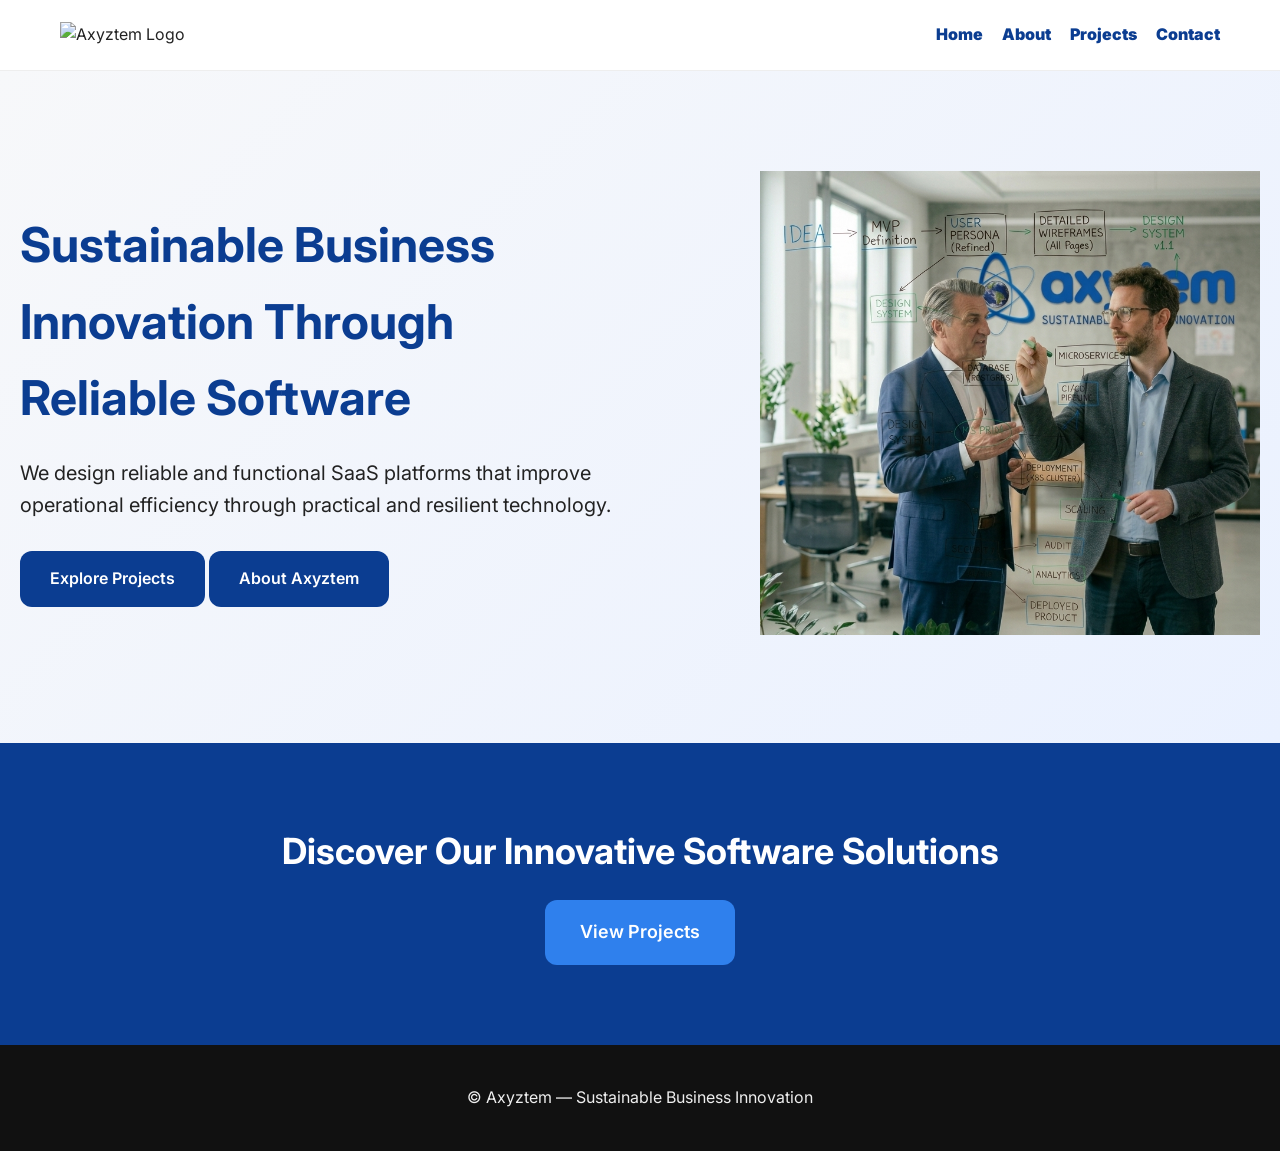
==== index.html @ 0db047fa "Adjustable Screen" ====
<!DOCTYPE html>
<html lang="en">
<head>
<meta charset="UTF-8">
<title>Axyztem | Sustainable Business Innovation</title>
<meta name="description" content="Axyztem develops reliable and functional SaaS systems focused on sustainable business innovation.">
<meta name="robots" content="index, follow">
<meta name="viewport" content="width=device-width, initial-scale=1, maximum-scale=5, user-scalable=yes">

<link rel="stylesheet" href="css/styles.css">
<link href="https://fonts.googleapis.com/css2?family=Inter:wght@300;400;600&display=swap" rel="stylesheet">
</head>
<body>

<header>
<div class="container">
<nav>
<div class="logo">
  <img src="images/axyztem-logo.png" alt="Axyztem Logo" style="height:50px;">
</div>
<div>
  <a href="index.html">Home</a>
  <a href="about.html">About</a>
  <a href="projects.html">Projects</a>
  <a href="contact.html">Contact</a>
</div>
</nav>
</div>
</header>

<section class="hero">
<div class="hero-text">
<h1>Sustainable Business Innovation Through Reliable Software</h1>
<p>We design reliable and functional SaaS platforms that improve operational efficiency through practical and resilient technology.</p>
<a class="btn" href="projects.html">Explore Projects</a>
<a class="btn" href="about.html">About Axyztem</a>
</div>
<div class="hero-img">
<img src="images/hero.png" alt="Technology Illustration" width="500">
</div>
</section>

<section class="cta">
<h2>Discover Our Innovative Software Solutions</h2>
<a class="btn" href="projects.html">View Projects</a>
</section>

<footer>
<p>© Axyztem — Sustainable Business Innovation</p>
</footer>

<script>
// Scroll animation for future content if needed
const elements = document.querySelectorAll('.card, .hero-text');
const observer = new IntersectionObserver(entries=>{
  entries.forEach(entry=>{
    if(entry.isIntersecting) entry.target.style.opacity=1;
  });
},{threshold:0.2});
elements.forEach(el=>observer.observe(el));
</script>

</body>
</html>
---- css/styles.css ----
/* Reset & Global */
* { margin:0; padding:0; box-sizing:border-box; }
body { font-family: 'Inter', sans-serif; color:#222; line-height:1.6; background:#F7F8FA; }
a { text-decoration:none; color:#0B3D91; }
.container { max-width:1200px; margin:auto; padding:0 20px; }

/* Header */
header { position: sticky; top:0; background:#fff; border-bottom:1px solid #eee; z-index:999; }
nav { display:flex; justify-content:space-between; align-items:center; height:70px; }
nav a { margin-left:15px; font-weight:1000; transition:0.2s; }
nav a:hover { color:#2F80ED; }

/* Hero */
.hero { display:flex; flex-wrap:wrap; align-items:center; justify-content:space-between;
       padding:100px 20px; background:linear-gradient(135deg,#F7F8FA,#EAF1FF); position:relative; overflow:hidden; }
.hero-text { max-width:600px; }
.hero h1 { font-size:48px; color:#0B3D91; margin-bottom:20px; opacity:0; transform:translateY(20px); animation:fadeInUp 1s forwards 0.2s;}
.hero p { font-size:20px; margin-bottom:30px; opacity:0; transform:translateY(20px); animation:fadeInUp 1s forwards 0.4s; }
.btn { display:inline-block; padding:15px 30px; background:#0B3D91; color:#fff; border-radius:12px; font-weight:600; transition:0.3s; }
.btn:hover { background:linear-gradient(90deg,#2F80ED,#0B3D91); }

/* Sections */
section { padding:80px 0; }
section h2 { font-size:36px; margin-bottom:20px; color:#0B3D91; }
.grid { display:grid; grid-template-columns:repeat(auto-fit,minmax(260px,1fr)); gap:25px; }
.card { background:#fff; border-radius:16px; padding:25px; box-shadow:0 10px 25px rgba(0,0,0,0.08);
       transition:all 0.3s ease; opacity:0; transform:translateY(20px); animation:fadeInUp 1s forwards; }
.card:hover { transform:translateY(-5px); box-shadow:0 15px 30px rgba(0,0,0,0.12); border-top:4px solid #2F80ED; }
.card img { width:100%; border-radius:12px; margin-bottom:15px; }

/* CTA */
.cta { background:#0B3D91; color:#fff; text-align:center; padding:80px 20px; }
.cta h2 {color: white; }
.cta .btn { background:#2F80ED; font-size:18px; padding:18px 35px; border-radius:12px; }
.cta .btn:hover { background:linear-gradient(90deg,#2F80ED,#0B3D91); }

/* Footer */
footer { background:#111; color:#eee; text-align:center; padding:40px 20px; }

/* Animations */
@keyframes fadeInUp { to { opacity:1; transform:translateY(0); } }

/* Responsive */
@media(max-width:768px){ .hero { flex-direction:column; text-align:center; } .hero-text { max-width:100%; } }



.snapshot-grid{
display:grid;
grid-template-columns:repeat(auto-fit,minmax(260px,1fr));
gap:30px;
margin-top:40px;
}

.snapshot{
background:white;
padding:25px;
border-radius:12px;
box-shadow:0 10px 25px rgba(0,0,0,0.08);
transition:.3s;
}

.snapshot:hover{
transform:translateY(-6px);
}

.benefits{
max-width:900px;
margin:auto;
}

.benefits li{
margin-bottom:14px;
font-size:18px;
}

.center{
text-align:center;
margin-top:50px;
}
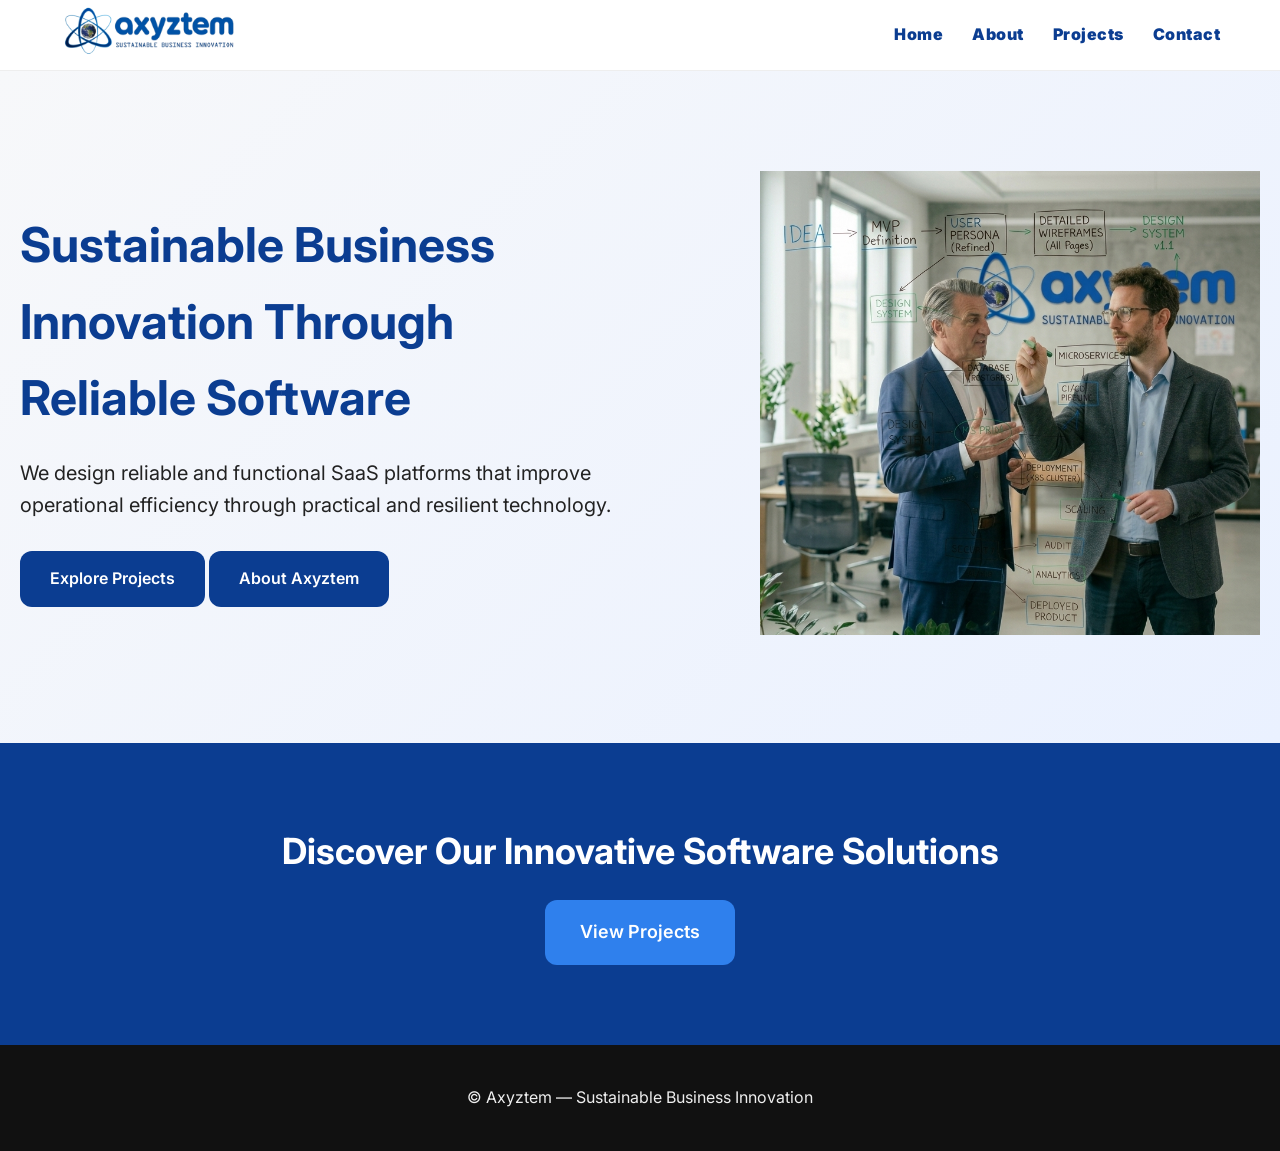
==== commit b03562cc: "Update contact.html" ====
--- a/index.html
+++ b/index.html
@@ -5,7 +5,6 @@
 <title>Axyztem | Sustainable Business Innovation</title>
 <meta name="description" content="Axyztem develops reliable and functional SaaS systems focused on sustainable business innovation.">
 <meta name="robots" content="index, follow">
-<meta name="viewport" content="width=device-width, initial-scale=1, maximum-scale=5, user-scalable=yes">
 
 <link rel="stylesheet" href="css/styles.css">
 <link href="https://fonts.googleapis.com/css2?family=Inter:wght@300;400;600&display=swap" rel="stylesheet">
--- a/css/styles.css
+++ b/css/styles.css
@@ -7,7 +7,7 @@
 /* Header */
 header { position: sticky; top:0; background:#fff; border-bottom:1px solid #eee; z-index:999; }
 nav { display:flex; justify-content:space-between; align-items:center; height:70px; }
-nav a { margin-left:15px; font-weight:1000; transition:0.2s; }
+nav a { margin-left:25px; font-weight:1000; font-size: 20 px; letter-spacing: 0.5px; transition:0.2s; }
 nav a:hover { color:#2F80ED; }
 
 /* Hero */
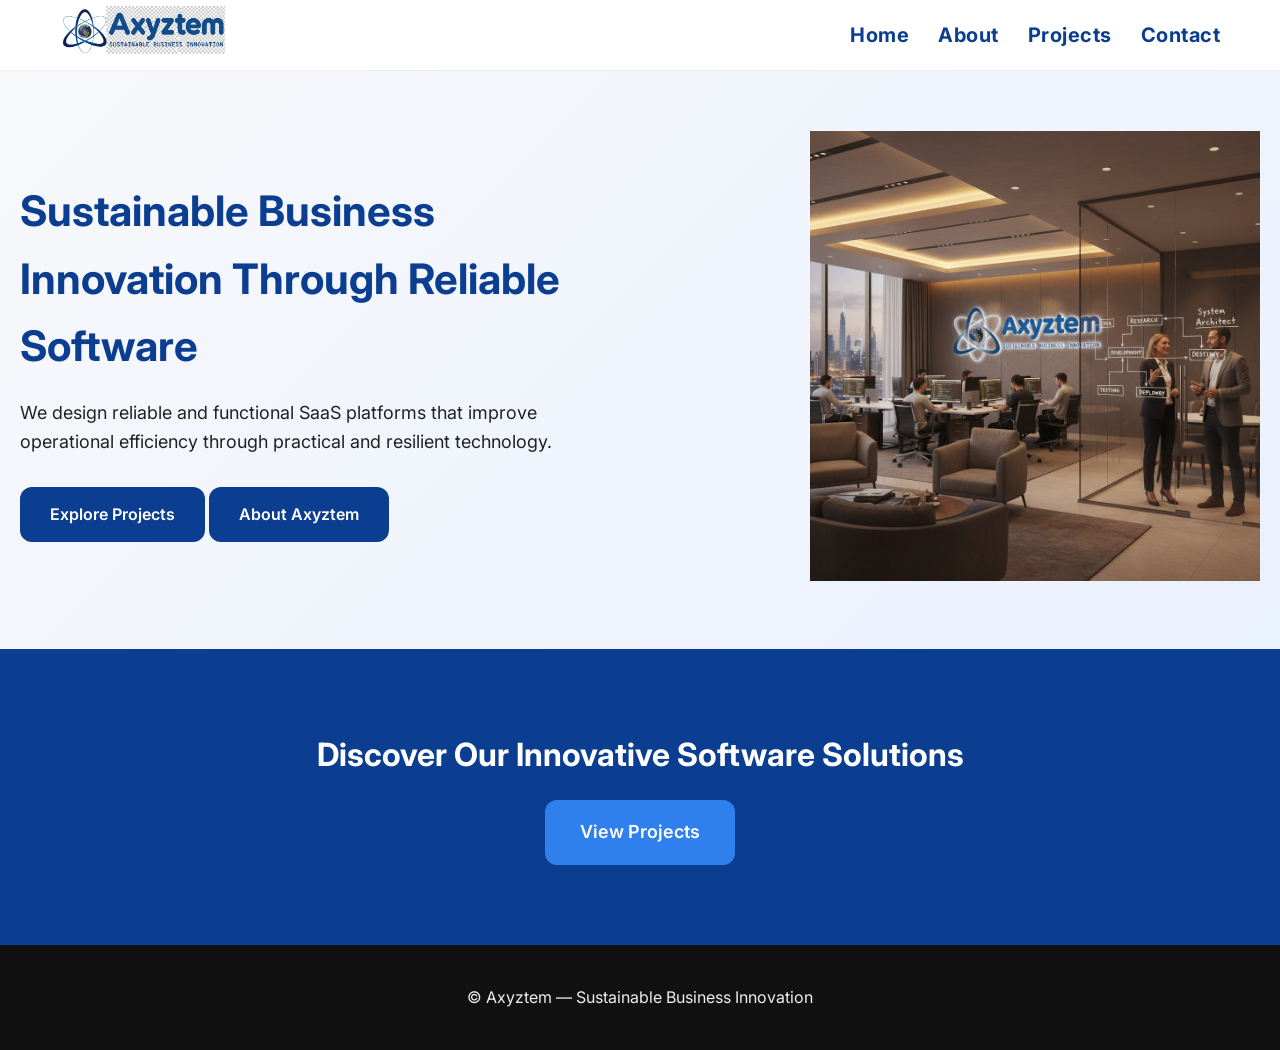
==== commit 53725dd4: "revised html & css revised the ff: index.html styles.css" ====
--- a/index.html
+++ b/index.html
@@ -1,14 +1,26 @@
 <!DOCTYPE html>
 <html lang="en">
+
 <head>
-<meta charset="UTF-8">
-<title>Axyztem | Sustainable Business Innovation</title>
-<meta name="description" content="Axyztem develops reliable and functional SaaS systems focused on sustainable business innovation.">
-<meta name="robots" content="index, follow">
+  <meta charset="UTF-8">
+  <meta name="viewport" content="width=device-width, initial-scale=1.0">
 
-<link rel="stylesheet" href="css/styles.css">
-<link href="https://fonts.googleapis.com/css2?family=Inter:wght@300;400;600&display=swap" rel="stylesheet">
+  <title>Axyztem | Sustainable Business Innovation</title>
+
+  <meta name="description" content="Axyztem develops reliable and functional SaaS systems focused on sustainable business innovation. Streamline your business operations with modern, secure, and efficient software solutions.">
+  <meta name="keywords" content="SaaS systems, sustainable business innovation, business software, cloud applications, restaurant management software, bar management system, workflow automation, Axyztem">
+  <meta name="robots" content="index, follow">
+  <meta name="author" content="Axyztem Holdings LLC">
+  <meta http-equiv="Content-Language" content="en">
+  <meta name="theme-color" content="#007BFF">
+  <meta name="color-scheme" content="light dark">
+  <meta name="referrer" content="no-referrer-when-downgrade">
+
+  <link rel="canonical" href="https://axyztem.es/">
+  <link rel="stylesheet" href="css/styles.css">
+  <link href="https://fonts.googleapis.com/css2?family=Inter:wght@300;400;600&display=swap" rel="stylesheet">
 </head>
+
 <body>
 
 <header>
@@ -17,7 +29,7 @@
 <div class="logo">
   <img src="images/axyztem-logo.png" alt="Axyztem Logo" style="height:50px;">
 </div>
-<div>
+<div class="nav-links">
   <a href="index.html">Home</a>
   <a href="about.html">About</a>
   <a href="projects.html">Projects</a>
@@ -35,7 +47,7 @@
 <a class="btn" href="about.html">About Axyztem</a>
 </div>
 <div class="hero-img">
-<img src="images/hero.png" alt="Technology Illustration" width="500">
+<img src="images/hero.jpg" alt="Technology Illustration">
 </div>
 </section>
 
@@ -48,16 +60,5 @@
 <p>© Axyztem — Sustainable Business Innovation</p>
 </footer>
 
-<script>
-// Scroll animation for future content if needed
-const elements = document.querySelectorAll('.card, .hero-text');
-const observer = new IntersectionObserver(entries=>{
-  entries.forEach(entry=>{
-    if(entry.isIntersecting) entry.target.style.opacity=1;
-  });
-},{threshold:0.2});
-elements.forEach(el=>observer.observe(el));
-</script>
-
 </body>
 </html>
--- a/css/styles.css
+++ b/css/styles.css
@@ -6,75 +6,82 @@
 
 /* Header */
 header { position: sticky; top:0; background:#fff; border-bottom:1px solid #eee; z-index:999; }
-nav { display:flex; justify-content:space-between; align-items:center; height:70px; }
-nav a { margin-left:25px; font-weight:1000; font-size: 20 px; letter-spacing: 0.5px; transition:0.2s; }
+nav { display:flex; justify-content:space-between; align-items:center; height:70px; flex-wrap:wrap; }
+nav a { margin-left:25px; font-weight:700; font-size:20px; letter-spacing:0.5px; transition:0.2s; }
 nav a:hover { color:#2F80ED; }
 
 /* Hero */
-.hero { display:flex; flex-wrap:wrap; align-items:center; justify-content:space-between;
-       padding:100px 20px; background:linear-gradient(135deg,#F7F8FA,#EAF1FF); position:relative; overflow:hidden; }
+.hero { 
+  display:flex; 
+  flex-wrap:wrap; 
+  align-items:center; 
+  justify-content:space-between;
+  padding:60px 20px; 
+  background:linear-gradient(135deg,#F7F8FA,#EAF1FF);
+}
+
 .hero-text { max-width:600px; }
-.hero h1 { font-size:48px; color:#0B3D91; margin-bottom:20px; opacity:0; transform:translateY(20px); animation:fadeInUp 1s forwards 0.2s;}
-.hero p { font-size:20px; margin-bottom:30px; opacity:0; transform:translateY(20px); animation:fadeInUp 1s forwards 0.4s; }
-.btn { display:inline-block; padding:15px 30px; background:#0B3D91; color:#fff; border-radius:12px; font-weight:600; transition:0.3s; }
+
+.hero h1 { 
+  font-size:42px; 
+  color:#0B3D91; 
+  margin-bottom:20px;
+}
+
+.hero p { 
+  font-size:18px; 
+  margin-bottom:30px;
+}
+
+.hero-img img {
+  width:100%;
+  max-width:450px;
+  height:auto;
+}
+
+.btn { 
+  display:inline-block; 
+  padding:15px 30px; 
+  background:#0B3D91; 
+  color:#fff; 
+  border-radius:12px; 
+  font-weight:600; 
+  transition:0.3s; 
+}
 .btn:hover { background:linear-gradient(90deg,#2F80ED,#0B3D91); }
-
-/* Sections */
-section { padding:80px 0; }
-section h2 { font-size:36px; margin-bottom:20px; color:#0B3D91; }
-.grid { display:grid; grid-template-columns:repeat(auto-fit,minmax(260px,1fr)); gap:25px; }
-.card { background:#fff; border-radius:16px; padding:25px; box-shadow:0 10px 25px rgba(0,0,0,0.08);
-       transition:all 0.3s ease; opacity:0; transform:translateY(20px); animation:fadeInUp 1s forwards; }
-.card:hover { transform:translateY(-5px); box-shadow:0 15px 30px rgba(0,0,0,0.12); border-top:4px solid #2F80ED; }
-.card img { width:100%; border-radius:12px; margin-bottom:15px; }
 
 /* CTA */
 .cta { background:#0B3D91; color:#fff; text-align:center; padding:80px 20px; }
-.cta h2 {color: white; }
+.cta h2 { font-size:32px; margin-bottom:20px; }
 .cta .btn { background:#2F80ED; font-size:18px; padding:18px 35px; border-radius:12px; }
-.cta .btn:hover { background:linear-gradient(90deg,#2F80ED,#0B3D91); }
 
 /* Footer */
 footer { background:#111; color:#eee; text-align:center; padding:40px 20px; }
 
-/* Animations */
-@keyframes fadeInUp { to { opacity:1; transform:translateY(0); } }
-
-/* Responsive */
-@media(max-width:768px){ .hero { flex-direction:column; text-align:center; } .hero-text { max-width:100%; } }
-
-
-
-.snapshot-grid{
-display:grid;
-grid-template-columns:repeat(auto-fit,minmax(260px,1fr));
-gap:30px;
-margin-top:40px;
+/* MOBILE & TABLET RESPONSIVE FIXES */
+@media(max-width:1024px){
+  .hero h1 { font-size:36px; }
+  .hero p { font-size:17px; }
 }
 
-.snapshot{
-background:white;
-padding:25px;
-border-radius:12px;
-box-shadow:0 10px 25px rgba(0,0,0,0.08);
-transition:.3s;
+@media(max-width:768px){
+  nav { flex-direction:column; height:auto; padding:15px 0; }
+  nav a { margin:10px; font-size:18px; }
+
+  .hero { 
+    flex-direction:column; 
+    text-align:center; 
+    padding:40px 20px;
+  }
+
+  .hero h1 { font-size:32px; }
+  .hero p { font-size:16px; }
+
+  .btn { width:auto; margin:10px auto; }
 }
 
-.snapshot:hover{
-transform:translateY(-6px);
+@media(max-width:480px){
+  .hero h1 { font-size:26px; }
+  .hero p { font-size:15px; }
+  nav a { font-size:16px; }
 }
-
-.benefits{
-max-width:900px;
-margin:auto;
-}
-
-.benefits li{
-margin-bottom:14px;
-font-size:18px;
-}
-
-.center{
-text-align:center;
-margin-top:50px;
-}
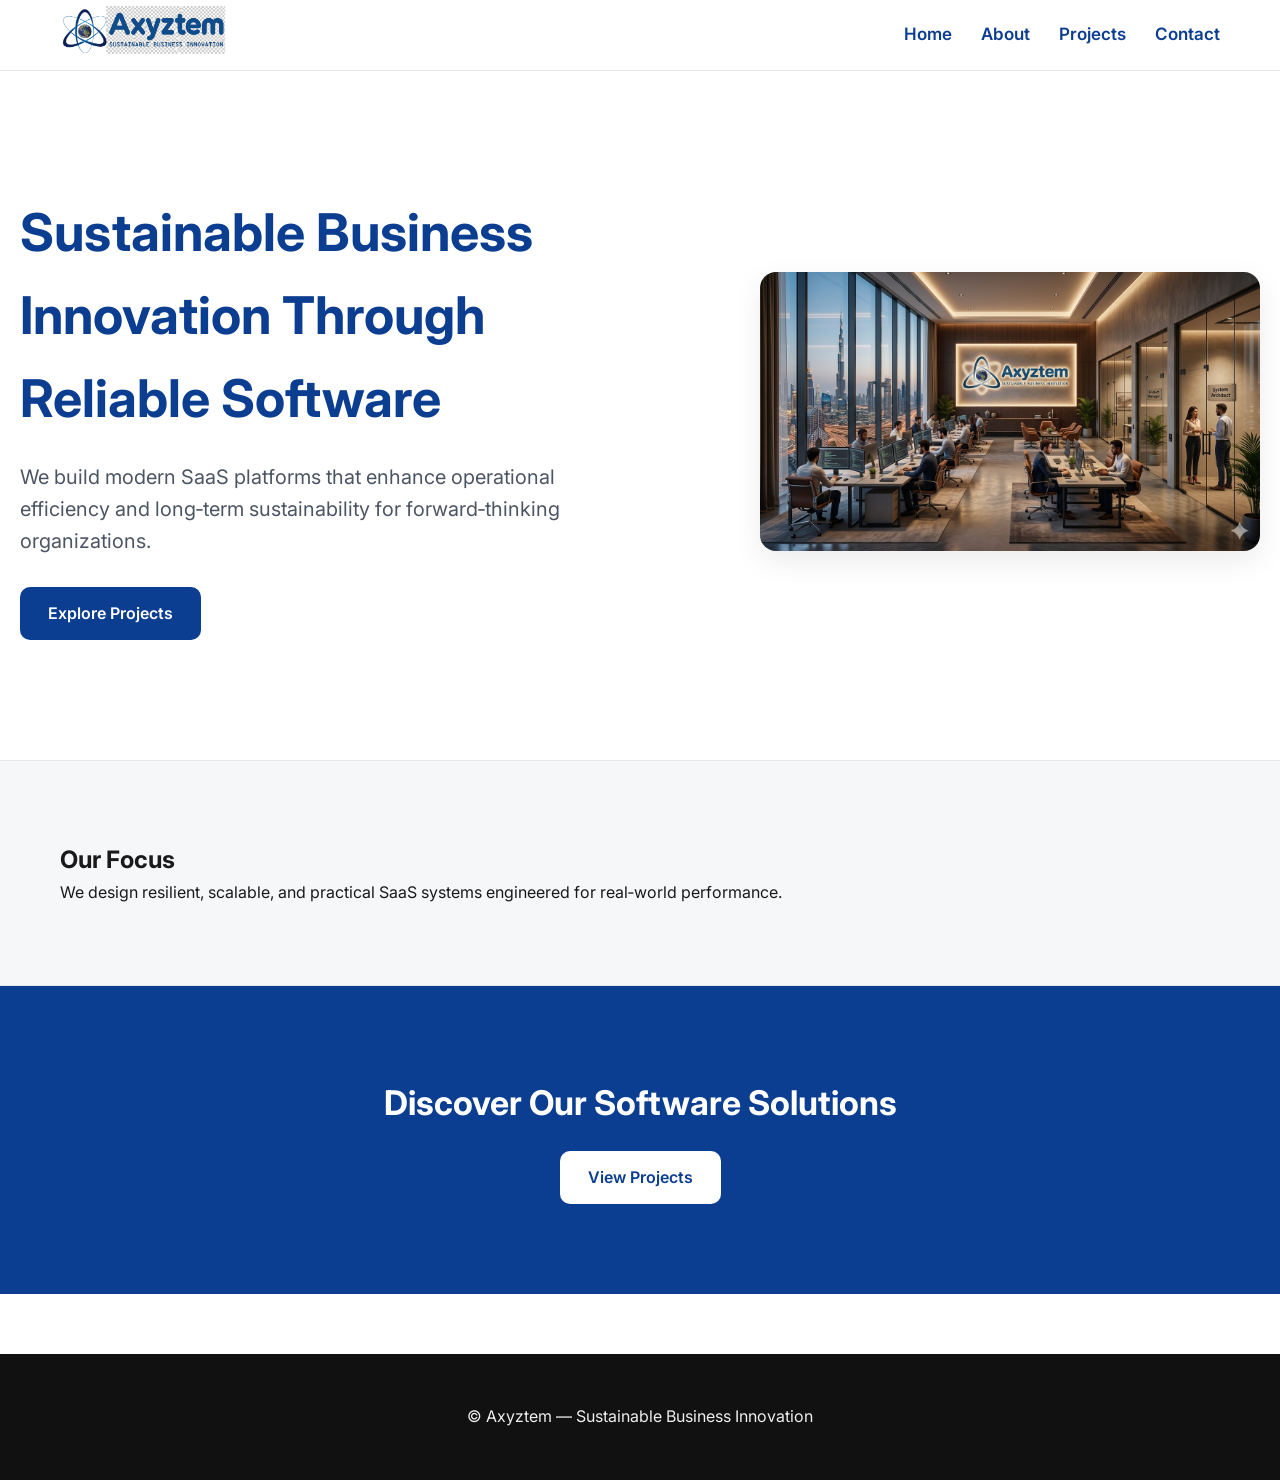
==== commit f3ebc65d: "updated all" ====
--- a/index.html
+++ b/index.html
@@ -1,24 +1,10 @@
 <!DOCTYPE html>
 <html lang="en">
-
 <head>
-  <meta charset="UTF-8">
-  <meta name="viewport" content="width=device-width, initial-scale=1.0">
-
-  <title>Axyztem | Sustainable Business Innovation</title>
-
-  <meta name="description" content="Axyztem develops reliable and functional SaaS systems focused on sustainable business innovation. Streamline your business operations with modern, secure, and efficient software solutions.">
-  <meta name="keywords" content="SaaS systems, sustainable business innovation, business software, cloud applications, restaurant management software, bar management system, workflow automation, Axyztem">
-  <meta name="robots" content="index, follow">
-  <meta name="author" content="Axyztem Holdings LLC">
-  <meta http-equiv="Content-Language" content="en">
-  <meta name="theme-color" content="#007BFF">
-  <meta name="color-scheme" content="light dark">
-  <meta name="referrer" content="no-referrer-when-downgrade">
-
-  <link rel="canonical" href="https://axyztem.es/">
-  <link rel="stylesheet" href="css/styles.css">
-  <link href="https://fonts.googleapis.com/css2?family=Inter:wght@300;400;600&display=swap" rel="stylesheet">
+<meta charset="UTF-8">
+<title>Axyztem | Sustainable Business Innovation</title>
+<link rel="stylesheet" href="css/styles.css">
+<link href="https://fonts.googleapis.com/css2?family=Inter:wght@300;400;600;700&display=swap" rel="stylesheet">
 </head>
 
 <body>
@@ -26,39 +12,64 @@
 <header>
 <div class="container">
 <nav>
-<div class="logo">
-  <img src="images/axyztem-logo.png" alt="Axyztem Logo" style="height:50px;">
-</div>
-<div class="nav-links">
-  <a href="index.html">Home</a>
-  <a href="about.html">About</a>
-  <a href="projects.html">Projects</a>
-  <a href="contact.html">Contact</a>
-</div>
+  <div class="logo fade-up">
+    <img src="images/axyztem-logo.png" style="height:50px;">
+  </div>
+  <div class="nav-links fade-up">
+    <a href="index.html">Home</a>
+    <a href="about.html">About</a>
+    <a href="projects.html">Projects</a>
+    <a href="contact.html">Contact</a>
+  </div>
 </nav>
 </div>
 </header>
 
 <section class="hero">
-<div class="hero-text">
-<h1>Sustainable Business Innovation Through Reliable Software</h1>
-<p>We design reliable and functional SaaS platforms that improve operational efficiency through practical and resilient technology.</p>
-<a class="btn" href="projects.html">Explore Projects</a>
-<a class="btn" href="about.html">About Axyztem</a>
-</div>
-<div class="hero-img">
-<img src="images/hero.jpg" alt="Technology Illustration">
+  <div class="hero-text fade-up">
+    <h1>Sustainable Business Innovation Through Reliable Software</h1>
+    <p>We build modern SaaS platforms that enhance operational efficiency and long‑term sustainability for forward‑thinking organizations.</p>
+    <a class="btn fade-up" href="projects.html">Explore Projects</a>
+  </div>
+
+  <div class="hero-img fade-up parallax">
+    <img src="images/hero.png">
+  </div>
+</section>
+
+<section class="section gray">
+<div class="container fade-up">
+  <h2>Our Focus</h2>
+  <p>We design resilient, scalable, and practical SaaS systems engineered for real‑world performance.</p>
 </div>
 </section>
 
-<section class="cta">
-<h2>Discover Our Innovative Software Solutions</h2>
-<a class="btn" href="projects.html">View Projects</a>
+<section class="cta fade-up">
+  <h2>Discover Our Software Solutions</h2>
+  <a class="btn" href="projects.html">View Projects</a>
 </section>
 
-<footer>
-<p>© Axyztem — Sustainable Business Innovation</p>
+<footer class="fade-up">
+  <p>© Axyztem — Sustainable Business Innovation</p>
 </footer>
 
+<script>
+const animatedElements=document.querySelectorAll('.fade-up');
+function animateOnScroll(){
+  animatedElements.forEach(el=>{
+    const rect=el.getBoundingClientRect();
+    if(rect.top<window.innerHeight-80){ el.classList.add('visible'); }
+  });
+}
+window.addEventListener('scroll',animateOnScroll);
+window.addEventListener('load',animateOnScroll);
+
+window.addEventListener('scroll',()=>{
+  document.querySelectorAll('.parallax').forEach(el=>{
+    el.style.transform=`translateY(${window.scrollY * 0.1}px)`;
+  });
+});
+</script>
+
 </body>
-</html>+</html>
--- a/css/styles.css
+++ b/css/styles.css
@@ -1,87 +1,176 @@
-/* Reset & Global */
+/* RESET */
 * { margin:0; padding:0; box-sizing:border-box; }
-body { font-family: 'Inter', sans-serif; color:#222; line-height:1.6; background:#F7F8FA; }
-a { text-decoration:none; color:#0B3D91; }
+body {
+  font-family:'Inter', sans-serif;
+  color:#1A1A1A;
+  background:#FFFFFF;
+  line-height:1.6;
+  overflow-x:hidden;
+}
+
+/* GLOBAL COLORS */
+:root {
+  --blue:#0B3D91;
+  --blue-light:#2F80ED;
+  --gray-bg:#F6F7F9;
+  --gray-border:#E5E7EB;
+  --text-dark:#1A1A1A;
+  --text-light:#4B5563;
+}
+
+/* LINKS */
+a { text-decoration:none; color:var(--blue); transition:0.2s; }
+a:hover { color:var(--blue-light); }
+
+/* CONTAINER */
 .container { max-width:1200px; margin:auto; padding:0 20px; }
 
-/* Header */
-header { position: sticky; top:0; background:#fff; border-bottom:1px solid #eee; z-index:999; }
-nav { display:flex; justify-content:space-between; align-items:center; height:70px; flex-wrap:wrap; }
-nav a { margin-left:25px; font-weight:700; font-size:20px; letter-spacing:0.5px; transition:0.2s; }
-nav a:hover { color:#2F80ED; }
-
-/* Hero */
-.hero { 
-  display:flex; 
-  flex-wrap:wrap; 
-  align-items:center; 
+/* HEADER */
+header {
+  position:sticky;
+  top:0;
+  background:#fff;
+  border-bottom:1px solid var(--gray-border);
+  z-index:999;
+}
+nav {
+  display:flex;
   justify-content:space-between;
-  padding:60px 20px; 
-  background:linear-gradient(135deg,#F7F8FA,#EAF1FF);
+  align-items:center;
+  height:70px;
+}
+nav a {
+  margin-left:25px;
+  font-weight:600;
+  font-size:17px;
 }
 
+/* HERO */
+.hero {
+  display:flex;
+  flex-wrap:wrap;
+  align-items:center;
+  justify-content:space-between;
+  padding:120px 20px;
+  background:#FFFFFF;
+  overflow:hidden;
+  position:relative;
+}
 .hero-text { max-width:600px; }
-
-.hero h1 { 
-  font-size:42px; 
-  color:#0B3D91; 
+.hero h1 {
+  font-size:52px;
+  font-weight:700;
+  color:var(--blue);
   margin-bottom:20px;
 }
-
-.hero p { 
-  font-size:18px; 
+.hero p {
+  font-size:20px;
+  color:var(--text-light);
   margin-bottom:30px;
 }
-
 .hero-img img {
   width:100%;
-  max-width:450px;
-  height:auto;
+  max-width:500px;
+  border-radius:16px;
+  box-shadow:0 10px 30px rgba(0,0,0,0.08);
 }
 
-.btn { 
-  display:inline-block; 
-  padding:15px 30px; 
-  background:#0B3D91; 
-  color:#fff; 
-  border-radius:12px; 
-  font-weight:600; 
-  transition:0.3s; 
+/* PARALLAX */
+.parallax {
+  transform:translateY(0);
+  transition:transform 0.4s ease-out;
 }
-.btn:hover { background:linear-gradient(90deg,#2F80ED,#0B3D91); }
+
+/* BUTTONS */
+.btn {
+  display:inline-block;
+  padding:14px 28px;
+  background:var(--blue);
+  color:#fff;
+  border-radius:10px;
+  font-weight:600;
+  transition:0.3s;
+}
+.btn:hover {
+  background:var(--blue-light);
+  transform:translateY(-3px);
+  box-shadow:0 8px 20px rgba(0,0,0,0.12);
+}
+
+/* SECTION BLOCKS */
+.section {
+  padding:80px 20px;
+}
+.section.gray {
+  background:var(--gray-bg);
+  border-top:1px solid var(--gray-border);
+  border-bottom:1px solid var(--gray-border);
+}
+
+/* GRID */
+.grid {
+  display:grid;
+  grid-template-columns:repeat(auto-fit,minmax(280px,1fr));
+  gap:30px;
+}
+
+/* CARDS */
+.card {
+  background:#fff;
+  border:1px solid var(--gray-border);
+  border-radius:14px;
+  padding:25px;
+  transition:0.3s;
+  opacity:0;
+  transform:translateY(30px);
+}
+.card img {
+  width:100%;
+  border-radius:10px;
+  margin-bottom:15px;
+}
+.card:hover {
+  transform:translateY(-6px);
+  box-shadow:0 12px 28px rgba(0,0,0,0.08);
+}
 
 /* CTA */
-.cta { background:#0B3D91; color:#fff; text-align:center; padding:80px 20px; }
-.cta h2 { font-size:32px; margin-bottom:20px; }
-.cta .btn { background:#2F80ED; font-size:18px; padding:18px 35px; border-radius:12px; }
+.cta {
+  background:var(--blue);
+  color:#fff;
+  text-align:center;
+  padding:90px 20px;
+}
+.cta h2 { font-size:34px; margin-bottom:20px; }
+.cta .btn { background:#fff; color:var(--blue); }
+.cta .btn:hover { background:#F0F4FF; }
 
-/* Footer */
-footer { background:#111; color:#eee; text-align:center; padding:40px 20px; }
-
-/* MOBILE & TABLET RESPONSIVE FIXES */
-@media(max-width:1024px){
-  .hero h1 { font-size:36px; }
-  .hero p { font-size:17px; }
+/* FOOTER */
+footer {
+  background:#111;
+  color:#eee;
+  padding:50px 20px;
+  text-align:center;
+  margin-top:60px;
 }
 
+/* ANIMATIONS */
+.fade-up {
+  opacity:0;
+  transform:translateY(30px);
+  transition:opacity 0.8s ease-out, transform 0.8s ease-out;
+}
+.fade-up.visible {
+  opacity:1;
+  transform:translateY(0);
+}
+
+/* RESPONSIVE */
 @media(max-width:768px){
   nav { flex-direction:column; height:auto; padding:15px 0; }
-  nav a { margin:10px; font-size:18px; }
+  nav a { margin:10px; }
 
-  .hero { 
-    flex-direction:column; 
-    text-align:center; 
-    padding:40px 20px;
-  }
-
-  .hero h1 { font-size:32px; }
-  .hero p { font-size:16px; }
-
-  .btn { width:auto; margin:10px auto; }
+  .hero { flex-direction:column; text-align:center; padding:80px 20px; }
+  .hero h1 { font-size:38px; }
+  .hero p { font-size:18px; }
 }
-
-@media(max-width:480px){
-  .hero h1 { font-size:26px; }
-  .hero p { font-size:15px; }
-  nav a { font-size:16px; }
-}
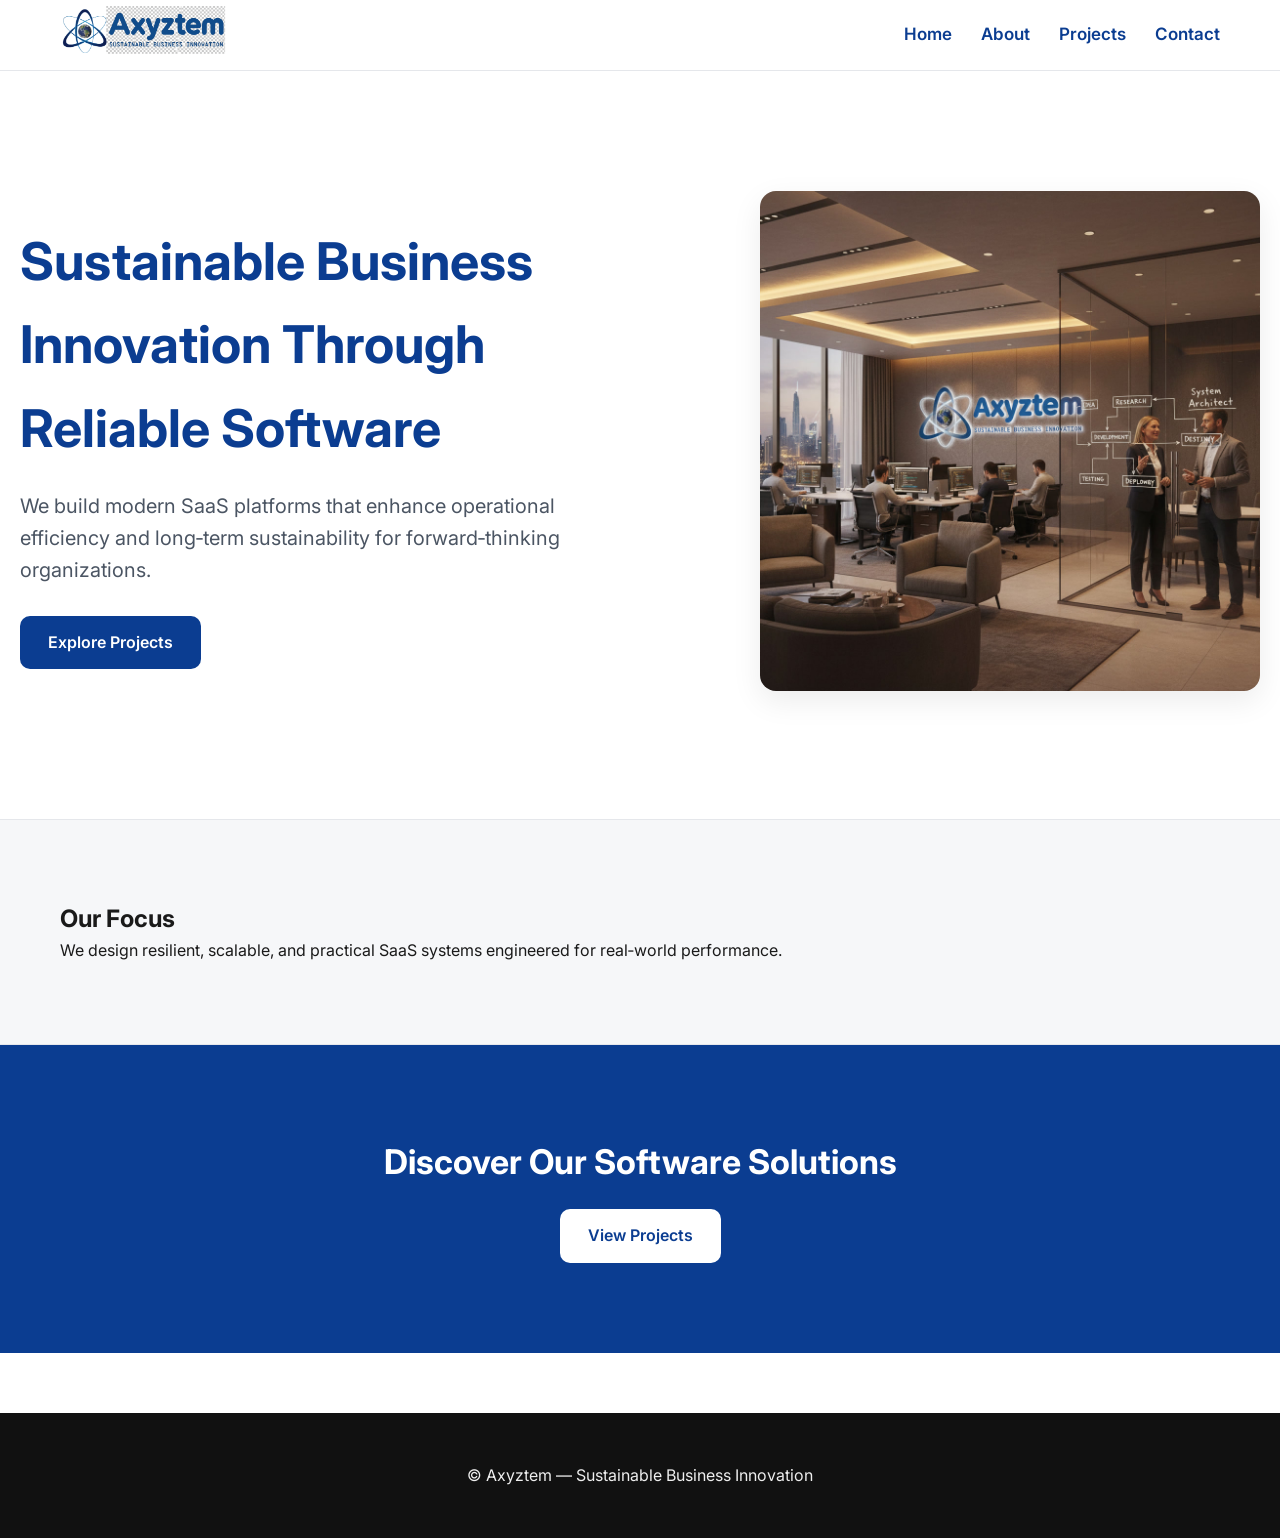
==== commit 6c73766b: "updated projects.html made some adjustment on projects.html for mobile UI" ====
--- a/index.html
+++ b/index.html
@@ -33,7 +33,7 @@
   </div>
 
   <div class="hero-img fade-up parallax">
-    <img src="images/hero.png">
+    <img src="images/hero.jpg">
   </div>
 </section>
 
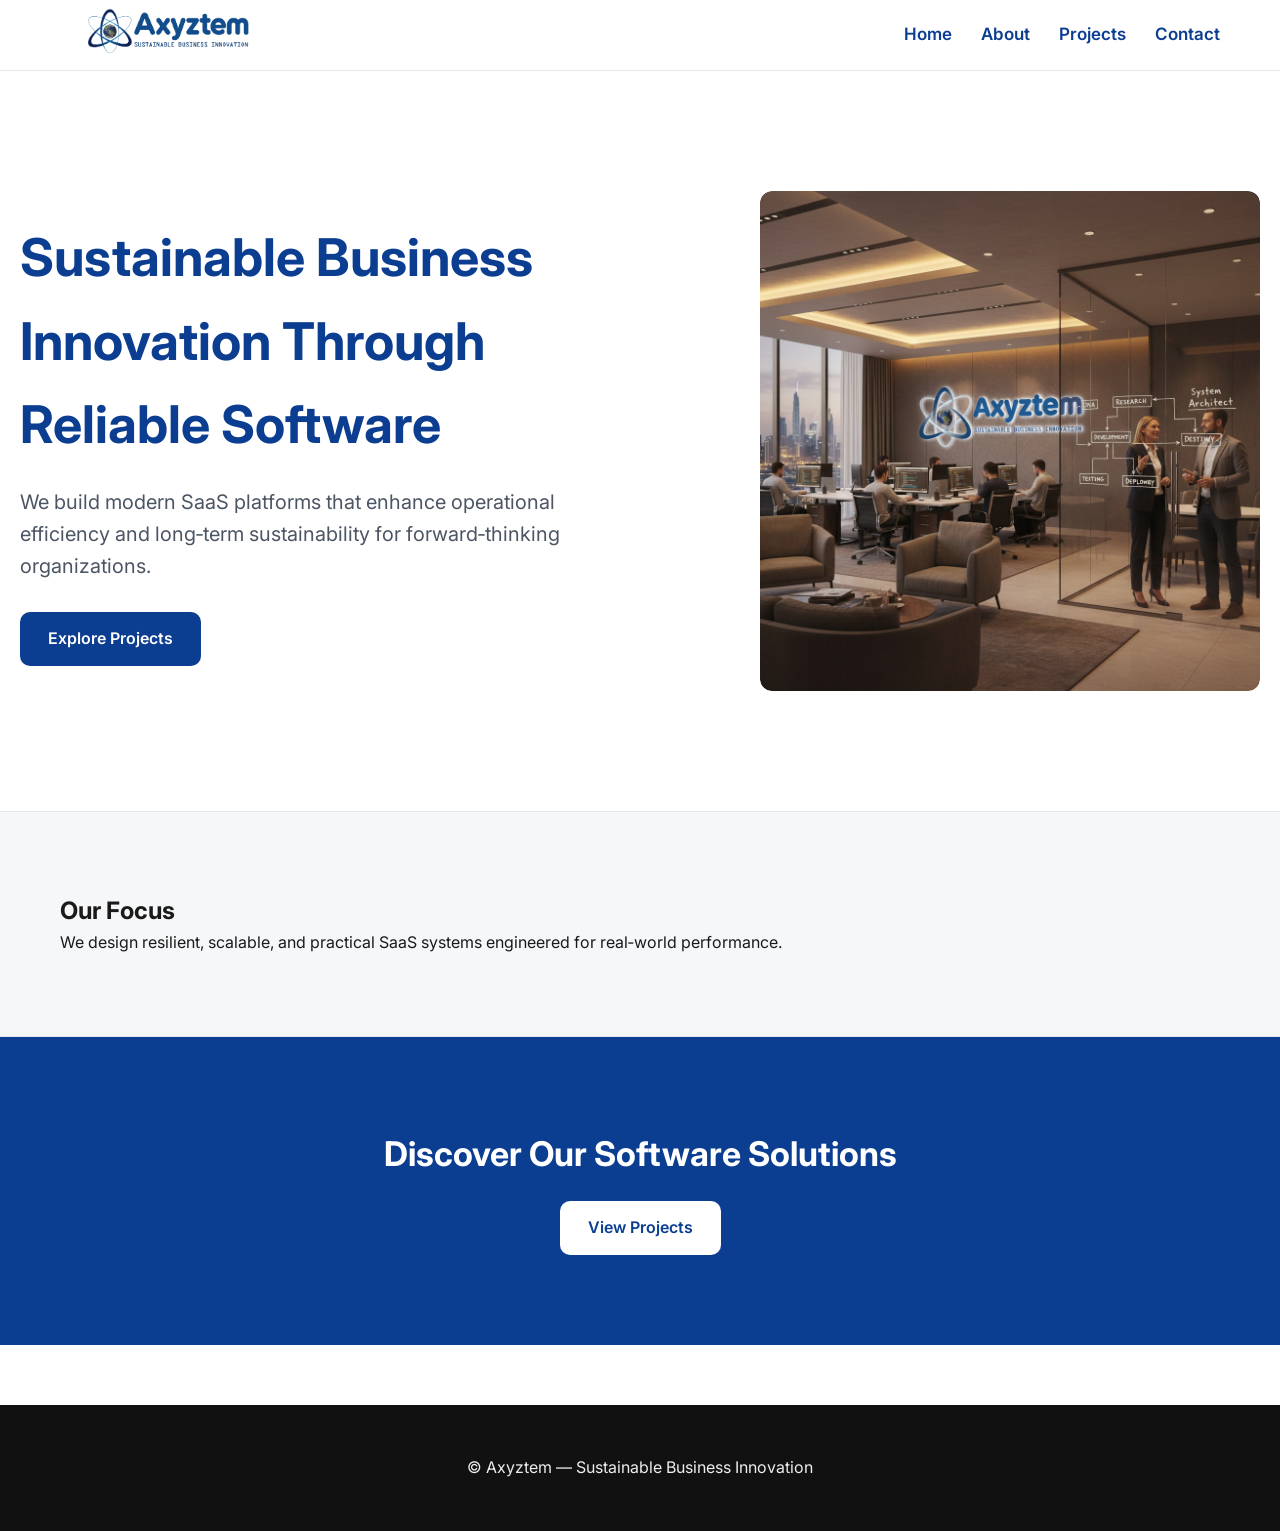
==== commit fd9710bf: "Add files via upload" ====
--- a/index.html
+++ b/index.html
@@ -1,75 +1,78 @@
-<!DOCTYPE html>
-<html lang="en">
-<head>
-<meta charset="UTF-8">
-<title>Axyztem | Sustainable Business Innovation</title>
-<link rel="stylesheet" href="css/styles.css">
-<link href="https://fonts.googleapis.com/css2?family=Inter:wght@300;400;600;700&display=swap" rel="stylesheet">
-</head>
-
-<body>
-
-<header>
-<div class="container">
-<nav>
-  <div class="logo fade-up">
-    <img src="images/axyztem-logo.png" style="height:50px;">
-  </div>
-  <div class="nav-links fade-up">
-    <a href="index.html">Home</a>
-    <a href="about.html">About</a>
-    <a href="projects.html">Projects</a>
-    <a href="contact.html">Contact</a>
-  </div>
-</nav>
-</div>
-</header>
-
-<section class="hero">
-  <div class="hero-text fade-up">
-    <h1>Sustainable Business Innovation Through Reliable Software</h1>
-    <p>We build modern SaaS platforms that enhance operational efficiency and long‑term sustainability for forward‑thinking organizations.</p>
-    <a class="btn fade-up" href="projects.html">Explore Projects</a>
-  </div>
-
-  <div class="hero-img fade-up parallax">
-    <img src="images/hero.jpg">
-  </div>
-</section>
-
-<section class="section gray">
-<div class="container fade-up">
-  <h2>Our Focus</h2>
-  <p>We design resilient, scalable, and practical SaaS systems engineered for real‑world performance.</p>
-</div>
-</section>
-
-<section class="cta fade-up">
-  <h2>Discover Our Software Solutions</h2>
-  <a class="btn" href="projects.html">View Projects</a>
-</section>
-
-<footer class="fade-up">
-  <p>© Axyztem — Sustainable Business Innovation</p>
-</footer>
-
-<script>
-const animatedElements=document.querySelectorAll('.fade-up');
-function animateOnScroll(){
-  animatedElements.forEach(el=>{
-    const rect=el.getBoundingClientRect();
-    if(rect.top<window.innerHeight-80){ el.classList.add('visible'); }
-  });
-}
-window.addEventListener('scroll',animateOnScroll);
-window.addEventListener('load',animateOnScroll);
-
-window.addEventListener('scroll',()=>{
-  document.querySelectorAll('.parallax').forEach(el=>{
-    el.style.transform=`translateY(${window.scrollY * 0.1}px)`;
-  });
-});
-</script>
-
-</body>
-</html>
+<!DOCTYPE html>
+<html lang="en">
+<head>
+<meta charset="UTF-8">
+<title>Axyztem | Sustainable Business Innovation</title>
+<link rel="stylesheet" href="css/styles.css">
+<link href="https://fonts.googleapis.com/css2?family=Inter:wght@300;400;600;700&display=swap" rel="stylesheet">
+</head>
+
+<body>
+
+<header>
+  <div class="container">
+    <nav>
+      <div class="logo fade-up">
+        <a href="../index.html">
+          <img src="../images/axyztem-logo.png" alt="Axyztem Logo" style="height:50px;">
+        </a>
+      </div>
+
+      <div class="nav-links fade-up">
+        <a href="../index.html">Home</a>
+        <a href="../about.html">About</a>
+        <a href="../projects.html">Projects</a>
+        <a href="../contact.html">Contact</a>
+      </div>
+    </nav>
+  </div>
+</header>
+
+<section class="hero">
+  <div class="hero-text fade-up">
+    <h1>Sustainable Business Innovation Through Reliable Software</h1>
+    <p>We build modern SaaS platforms that enhance operational efficiency and long‑term sustainability for forward‑thinking organizations.</p>
+    <a class="btn fade-up" href="projects.html">Explore Projects</a>
+  </div>
+
+  <div class="hero-img fade-up parallax">
+    <img src="images/hero.jpg" alt="CEO & Architect in Axyztem Office" width="500">
+  </div>
+</section>
+
+<section class="section gray">
+<div class="container fade-up">
+  <h2>Our Focus</h2>
+  <p>We design resilient, scalable, and practical SaaS systems engineered for real‑world performance.</p>
+</div>
+</section>
+
+<section class="cta fade-up">
+  <h2>Discover Our Software Solutions</h2>
+  <a class="btn" href="projects.html">View Projects</a>
+</section>
+
+<footer class="fade-up">
+  <p>© Axyztem — Sustainable Business Innovation</p>
+</footer>
+
+<script>
+const animatedElements=document.querySelectorAll('.fade-up');
+function animateOnScroll(){
+  animatedElements.forEach(el=>{
+    const rect=el.getBoundingClientRect();
+    if(rect.top<window.innerHeight-80){ el.classList.add('visible'); }
+  });
+}
+window.addEventListener('scroll',animateOnScroll);
+window.addEventListener('load',animateOnScroll);
+
+window.addEventListener('scroll',()=>{
+  document.querySelectorAll('.parallax').forEach(el=>{
+    el.style.transform=`translateY(${window.scrollY * 0.1}px)`;
+  });
+});
+</script>
+
+</body>
+</html>
--- a/css/styles.css
+++ b/css/styles.css
@@ -1,176 +1,269 @@
 /* RESET */
-* { margin:0; padding:0; box-sizing:border-box; }
+* {
+  margin: 0;
+  padding: 0;
+  box-sizing: border-box;
+}
+
 body {
-  font-family:'Inter', sans-serif;
-  color:#1A1A1A;
-  background:#FFFFFF;
-  line-height:1.6;
-  overflow-x:hidden;
+  font-family: 'Inter', sans-serif;
+  color: #1A1A1A;
+  background: #FFFFFF;
+  line-height: 1.6;
+  overflow-x: hidden;
 }
 
 /* GLOBAL COLORS */
 :root {
-  --blue:#0B3D91;
-  --blue-light:#2F80ED;
-  --gray-bg:#F6F7F9;
-  --gray-border:#E5E7EB;
-  --text-dark:#1A1A1A;
-  --text-light:#4B5563;
+  --blue: #0B3D91;
+  --blue-light: #2F80ED;
+  --gray-bg: #F6F7F9;
+  --gray-border: #E5E7EB;
+  --text-dark: #1A1A1A;
+  --text-light: #4B5563;
+}
+
+/* GLOBAL WIDTH FIX */
+.container {
+  max-width: 1200px;
+  margin: 0 auto;
+  padding: 0 20px;
+}
+
+/* Prevent full-width stretching */
+section,
+.hero,
+.section,
+footer {
+  max-width: 1400px;
+  margin-left: auto;
+  margin-right: auto;
 }
 
 /* LINKS */
-a { text-decoration:none; color:var(--blue); transition:0.2s; }
-a:hover { color:var(--blue-light); }
-
-/* CONTAINER */
-.container { max-width:1200px; margin:auto; padding:0 20px; }
+a {
+  text-decoration: none;
+  color: var(--blue);
+  transition: 0.2s;
+}
+
+a:hover {
+  color: var(--blue-light);
+}
 
 /* HEADER */
 header {
-  position:sticky;
-  top:0;
-  background:#fff;
-  border-bottom:1px solid var(--gray-border);
-  z-index:999;
-}
+  position: sticky;
+  top: 0;
+  background: #fff;
+  border-bottom: 1px solid var(--gray-border);
+  z-index: 999;
+}
+
 nav {
-  display:flex;
-  justify-content:space-between;
-  align-items:center;
-  height:70px;
-}
+  display: flex;
+  justify-content: space-between;
+  align-items: center;
+  height: 70px;
+}
+
 nav a {
-  margin-left:25px;
-  font-weight:600;
-  font-size:17px;
+  margin-left: 25px;
+  font-weight: 600;
+  font-size: 17px;
 }
 
 /* HERO */
 .hero {
-  display:flex;
-  flex-wrap:wrap;
-  align-items:center;
-  justify-content:space-between;
-  padding:120px 20px;
-  background:#FFFFFF;
-  overflow:hidden;
-  position:relative;
-}
-.hero-text { max-width:600px; }
+  display: flex;
+  flex-wrap: wrap;
+  align-items: center;
+  justify-content: space-between;
+  padding: 120px 20px;
+  background: #FFFFFF;
+  overflow: hidden;
+  position: relative;
+}
+
+.hero-text {
+  max-width: 600px;
+}
+
 .hero h1 {
-  font-size:52px;
-  font-weight:700;
-  color:var(--blue);
-  margin-bottom:20px;
-}
+  font-size: 52px;
+  font-weight: 700;
+  color: var(--blue);
+  margin-bottom: 20px;
+}
+
 .hero p {
-  font-size:20px;
-  color:var(--text-light);
-  margin-bottom:30px;
-}
+  font-size: 20px;
+  color: var(--text-light);
+  margin-bottom: 30px;
+}
+
 .hero-img img {
-  width:100%;
-  max-width:500px;
-  border-radius:16px;
-  box-shadow:0 10px 30px rgba(0,0,0,0.08);
+  width: 100%;
+  max-width: 500px;
+  border-radius: 16px;
+  box-shadow: 0 10px 30px rgba(0,0,0,0.08);
 }
 
 /* PARALLAX */
 .parallax {
-  transform:translateY(0);
-  transition:transform 0.4s ease-out;
+  transform: translateY(0);
+  transition: transform 0.4s ease-out;
 }
 
 /* BUTTONS */
 .btn {
-  display:inline-block;
-  padding:14px 28px;
-  background:var(--blue);
-  color:#fff;
-  border-radius:10px;
-  font-weight:600;
-  transition:0.3s;
-}
+  display: inline-block;
+  padding: 14px 28px;
+  background: var(--blue);
+  color: #fff;
+  border-radius: 10px;
+  font-weight: 600;
+  transition: 0.3s;
+}
+
 .btn:hover {
-  background:var(--blue-light);
-  transform:translateY(-3px);
-  box-shadow:0 8px 20px rgba(0,0,0,0.12);
+  background: var(--blue-light);
+  transform: translateY(-3px);
+  box-shadow: 0 8px 20px rgba(0,0,0,0.12);
 }
 
 /* SECTION BLOCKS */
 .section {
-  padding:80px 20px;
-}
+  padding: 80px 20px;
+}
+
 .section.gray {
-  background:var(--gray-bg);
-  border-top:1px solid var(--gray-border);
-  border-bottom:1px solid var(--gray-border);
+  background: var(--gray-bg);
+  border-top: 1px solid var(--gray-border);
+  border-bottom: 1px solid var(--gray-border);
 }
 
 /* GRID */
 .grid {
-  display:grid;
-  grid-template-columns:repeat(auto-fit,minmax(280px,1fr));
-  gap:30px;
+  display: grid;
+  grid-template-columns: repeat(auto-fit, minmax(280px, 1fr));
+  gap: 30px;
 }
 
 /* CARDS */
 .card {
-  background:#fff;
-  border:1px solid var(--gray-border);
-  border-radius:14px;
-  padding:25px;
-  transition:0.3s;
-  opacity:0;
-  transform:translateY(30px);
-}
+  background: #fff;
+  border: 1px solid var(--gray-border);
+  border-radius: 14px;
+  padding: 25px;
+  transition: 0.3s;
+  opacity: 0;
+  transform: translateY(30px);
+}
+
+/* FIX: Responsive images */
 .card img {
-  width:100%;
-  border-radius:10px;
-  margin-bottom:15px;
-}
+  width: 100%;
+  height: auto;
+  max-width: 100%;
+  border-radius: 12px;
+  object-fit: cover;
+  margin-bottom: 15px;
+}
+
 .card:hover {
-  transform:translateY(-6px);
-  box-shadow:0 12px 28px rgba(0,0,0,0.08);
+  transform: translateY(-6px);
+  box-shadow: 0 12px 28px rgba(0,0,0,0.08);
 }
 
 /* CTA */
 .cta {
-  background:var(--blue);
-  color:#fff;
-  text-align:center;
-  padding:90px 20px;
-}
-.cta h2 { font-size:34px; margin-bottom:20px; }
-.cta .btn { background:#fff; color:var(--blue); }
-.cta .btn:hover { background:#F0F4FF; }
+  background: var(--blue);
+  color: #fff;
+  text-align: center;
+  padding: 90px 20px;
+}
+
+.cta h2 {
+  font-size: 34px;
+  margin-bottom: 20px;
+}
+
+.cta .btn {
+  background: #fff;
+  color: var(--blue);
+}
+
+.cta .btn:hover {
+  background: #F0F4FF;
+}
 
 /* FOOTER */
 footer {
-  background:#111;
-  color:#eee;
-  padding:50px 20px;
-  text-align:center;
-  margin-top:60px;
+  background: #111;
+  color: #eee;
+  padding: 50px 20px;
+  text-align: center;
+  margin-top: 60px;
 }
 
 /* ANIMATIONS */
 .fade-up {
-  opacity:0;
-  transform:translateY(30px);
-  transition:opacity 0.8s ease-out, transform 0.8s ease-out;
-}
+  opacity: 0;
+  transform: translateY(30px);
+  transition: opacity 0.8s ease-out, transform 0.8s ease-out;
+}
+
 .fade-up.visible {
-  opacity:1;
-  transform:translateY(0);
-}
-
-/* RESPONSIVE */
-@media(max-width:768px){
-  nav { flex-direction:column; height:auto; padding:15px 0; }
-  nav a { margin:10px; }
-
-  .hero { flex-direction:column; text-align:center; padding:80px 20px; }
-  .hero h1 { font-size:38px; }
-  .hero p { font-size:18px; }
-}
+  opacity: 1;
+  transform: translateY(0);
+}
+
+/* RESPONSIVE FIXES */
+@media(max-width: 768px) {
+
+  nav {
+    flex-direction: column;
+    height: auto;
+    padding: 15px 0;
+  }
+
+  nav a {
+    margin: 10px;
+  }
+
+  .hero {
+    flex-direction: column;
+    text-align: center;
+    padding: 80px 20px;
+  }
+
+  .hero h1 {
+    font-size: 38px;
+  }
+
+  .hero p {
+    font-size: 18px;
+  }
+
+  .grid {
+    gap: 20px;
+  }
+}
+
+
+
+/* UNIVERSAL IMAGE ROUNDING FIX */
+.card,
+.hero-img {
+  border-radius: 12px;
+  overflow: hidden;
+}
+
+.card img,
+.hero-img img {
+  border-radius: 12px;
+  width: 100%;
+  height: auto;
+  display: block;
+}
